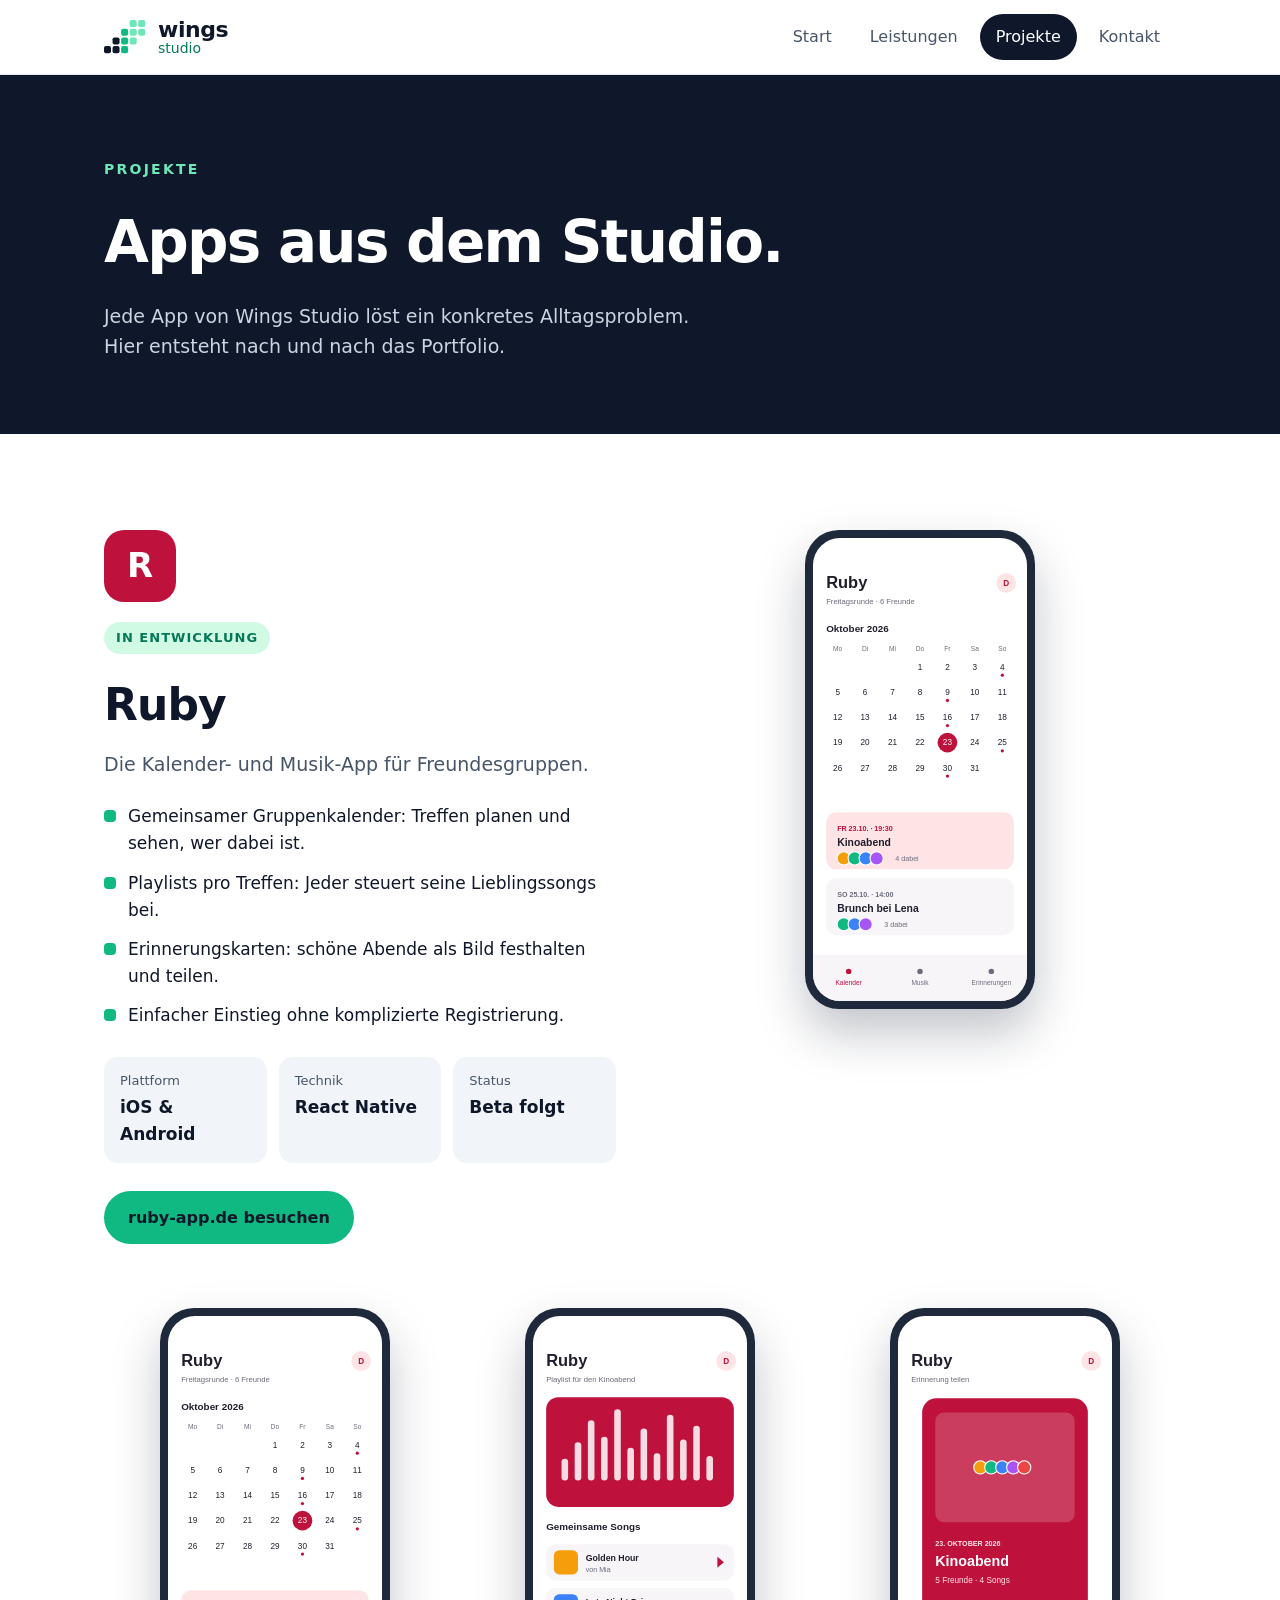
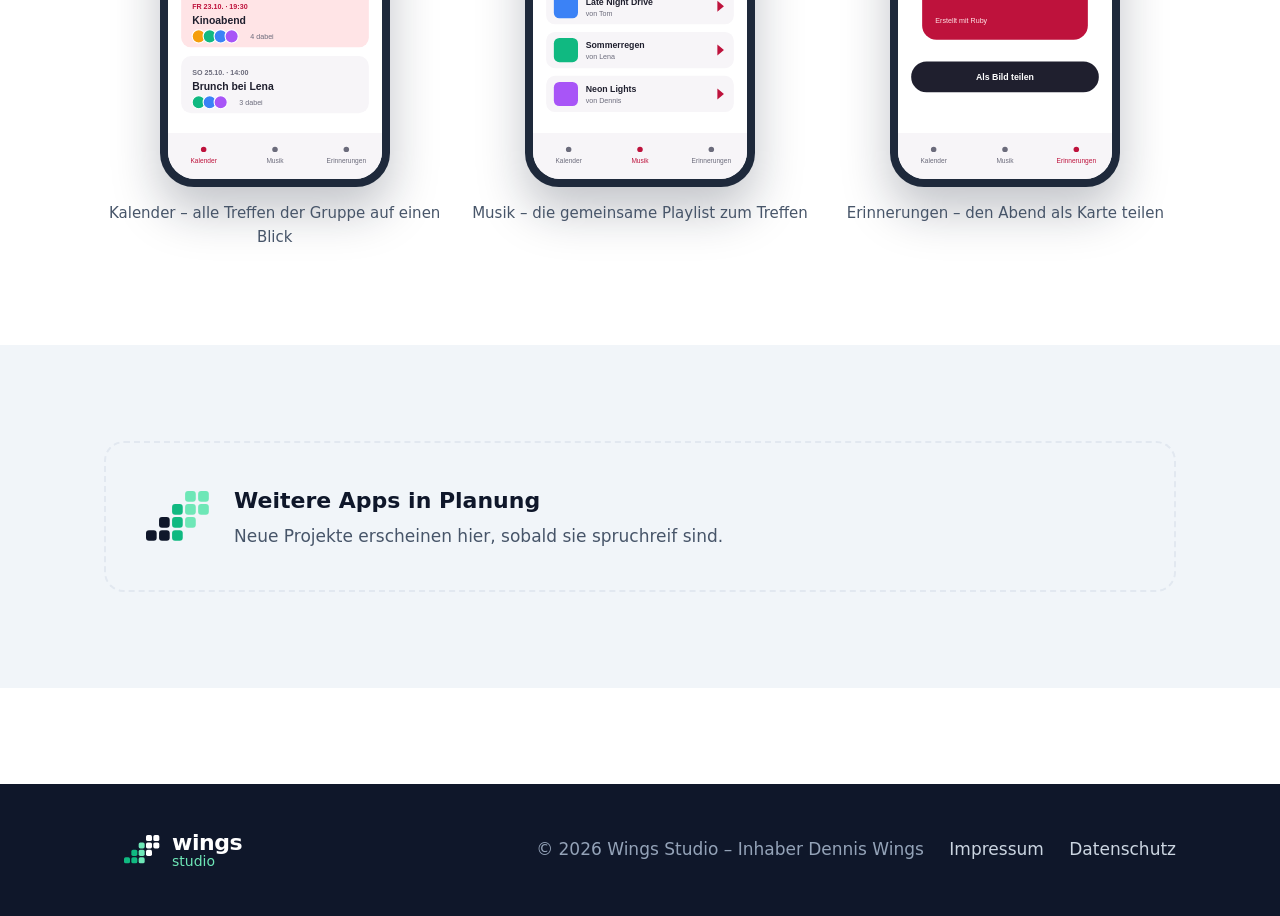
==== projekte.html @ b1a376ef "Add files via upload" ====
<!doctype html>
<html lang="de">
<head>
  <meta charset="utf-8">
  <meta name="viewport" content="width=device-width, initial-scale=1">
  <title>Projekte – Wings Studio</title>
  <meta name="description" content="Apps von Wings Studio: Ruby, die Kalender- und Musik-App für Freundesgruppen, und weitere Projekte.">
  <link rel="icon" href="assets/img/favicon.svg" type="image/svg+xml">
  <link rel="stylesheet" href="assets/css/style.css">
</head>
<body>

<header class="site-header">
  <div class="container">
    <a class="brand" href="index.html" aria-label="Wings Studio – Startseite">
      <img src="assets/img/logo.svg" alt="">
      <span class="brand-text"><strong>wings</strong><span>studio</span></span>
    </a>
    <nav class="nav" aria-label="Hauptnavigation">
      <a href="index.html">Start</a>
      <a href="index.html#leistungen">Leistungen</a>
      <a href="projekte.html" aria-current="page">Projekte</a>
      <a href="index.html#kontakt">Kontakt</a>
    </nav>
  </div>
</header>

<main>
  <section class="page-hero">
    <div class="container">
      <span class="eyebrow">Projekte</span>
      <h1>Apps aus dem Studio.</h1>
      <p>Jede App von Wings Studio löst ein konkretes Alltagsproblem. Hier entsteht nach und nach das Portfolio.</p>
    </div>
  </section>

  <section class="section">
    <div class="container">
      <div class="project">
        <div>
          <div class="project-logo" aria-hidden="true">R</div>
          <span class="tag" style="background: var(--minze-zart); color: var(--minze-dunkel)">In Entwicklung</span>
          <h2>Ruby</h2>
          <p class="lead">Die Kalender- und Musik-App für Freundesgruppen.</p>
          <ul class="facts">
            <li>Gemeinsamer Gruppenkalender: Treffen planen und sehen, wer dabei ist.</li>
            <li>Playlists pro Treffen: Jeder steuert seine Lieblingssongs bei.</li>
            <li>Erinnerungskarten: schöne Abende als Bild festhalten und teilen.</li>
            <li>Einfacher Einstieg ohne komplizierte Registrierung.</li>
          </ul>
          <dl class="meta">
            <div><dt>Plattform</dt><dd>iOS &amp; Android</dd></div>
            <div><dt>Technik</dt><dd>React Native</dd></div>
            <div><dt>Status</dt><dd>Beta folgt</dd></div>
          </dl>
          <a class="btn btn-primary" href="https://ruby-app.de">ruby-app.de besuchen</a>
        </div>
        <div class="feature-phones">
          <div class="phone"><img src="assets/img/ruby-kalender.svg" alt="Ruby: Gruppenkalender im Oktober mit markierten Treffen"></div>
        </div>
      </div>

      <div class="gallery">
        <figure>
          <div class="phone"><img src="assets/img/ruby-kalender.svg" alt="Ruby: Kalenderansicht der Freundesgruppe"></div>
          <figcaption>Kalender – alle Treffen der Gruppe auf einen Blick</figcaption>
        </figure>
        <figure>
          <div class="phone"><img src="assets/img/ruby-musik.svg" alt="Ruby: gemeinsame Playlist für einen Kinoabend"></div>
          <figcaption>Musik – die gemeinsame Playlist zum Treffen</figcaption>
        </figure>
        <figure>
          <div class="phone"><img src="assets/img/ruby-erinnerung.svg" alt="Ruby: Erinnerungskarte zum Teilen als Bild"></div>
          <figcaption>Erinnerungen – den Abend als Karte teilen</figcaption>
        </figure>
      </div>
    </div>
  </section>

  <section class="section section-alt">
    <div class="container">
      <div class="soon">
        <img src="assets/img/logo.svg" alt="" style="width: 64px">
        <div>
          <h3>Weitere Apps in Planung</h3>
          <p>Neue Projekte erscheinen hier, sobald sie spruchreif sind.</p>
        </div>
      </div>
    </div>
  </section>
</main>

<footer class="site-footer">
  <div class="container">
    <a class="brand" href="index.html" aria-label="Wings Studio – Startseite">
      <img src="assets/img/logo-hell.svg" alt="" style="width: 36px">
      <span class="brand-text"><strong>wings</strong><span>studio</span></span>
    </a>
    <div>
      <span>© 2026 Wings Studio – Inhaber Dennis Wings</span>
      <a href="impressum.html">Impressum</a>
      <a href="datenschutz.html">Datenschutz</a>
    </div>
  </div>
</footer>

</body>
</html>
---- assets/css/style.css ----
/* Wings Studio – Farbstil "Pixel-Flügel in Minze" */
:root {
  --graphit: #0F172A;
  --graphit-2: #1E293B;
  --minze: #10B981;
  --minze-dunkel: #047857;
  --hellminze: #6EE7B7;
  --minze-zart: #D1FAE5;
  --nebel: #F1F5F9;
  --linie: #E2E8F0;
  --text: #0F172A;
  --text-leise: #475569;
  --weiss: #FFFFFF;
  --radius: 20px;
  --max: 1120px;
}

* { box-sizing: border-box; }

html { scroll-behavior: smooth; }

body {
  margin: 0;
  font-family: 'Rubik', system-ui, -apple-system, 'Segoe UI', sans-serif;
  font-size: 17px;
  line-height: 1.6;
  color: var(--text);
  background: var(--weiss);
}

img { max-width: 100%; display: block; }

a { color: var(--minze-dunkel); }
a:hover { color: var(--graphit); }

.container { width: 100%; max-width: var(--max); margin: 0 auto; padding: 0 24px; }

/* ---------- Kopfzeile ---------- */
.site-header {
  position: sticky; top: 0; z-index: 10;
  background: rgba(255, 255, 255, 0.92);
  backdrop-filter: blur(10px);
  border-bottom: 1px solid var(--linie);
}
.site-header .container {
  display: flex; align-items: center; justify-content: space-between;
  gap: 16px; flex-wrap: wrap; padding-top: 14px; padding-bottom: 14px;
}
.brand { display: flex; align-items: center; gap: 12px; text-decoration: none; color: var(--graphit); }
.brand img { width: 42px; height: auto; }
.brand-text { display: flex; flex-direction: column; line-height: 1; }
.brand-text strong { font-size: 22px; font-weight: 700; letter-spacing: -0.02em; }
.brand-text span { font-size: 14px; color: var(--minze-dunkel); }

.nav { display: flex; gap: 6px; flex-wrap: wrap; }
.nav a {
  text-decoration: none; color: var(--text-leise); font-weight: 500;
  padding: 10px 16px; border-radius: 999px; font-size: 16px;
}
.nav a:hover { background: var(--nebel); color: var(--graphit); }
.nav a[aria-current="page"] { background: var(--graphit); color: var(--weiss); }

/* ---------- Buttons ---------- */
.btn {
  display: inline-flex; align-items: center; gap: 8px;
  padding: 14px 24px; border-radius: 999px; font-weight: 700;
  text-decoration: none; font-size: 16px; min-height: 48px;
}
.btn-primary { background: var(--minze); color: var(--graphit); }
.btn-primary:hover { background: var(--hellminze); color: var(--graphit); }
.btn-ghost { border: 2px solid rgba(255,255,255,0.35); color: var(--weiss); }
.btn-ghost:hover { border-color: var(--hellminze); color: var(--hellminze); }

/* ---------- Hero ---------- */
.hero { background: var(--graphit); color: var(--weiss); overflow: hidden; }
.hero .container {
  display: grid; grid-template-columns: minmax(0, 1.2fr) minmax(0, 1fr);
  gap: 48px; align-items: center; padding-top: 96px; padding-bottom: 96px;
}
.eyebrow {
  display: inline-block; font-size: 14px; font-weight: 700; letter-spacing: 0.16em;
  text-transform: uppercase; color: var(--hellminze); margin-bottom: 16px;
}
.hero h1 { font-size: clamp(38px, 6vw, 64px); line-height: 1.05; margin: 0 0 20px; letter-spacing: -0.03em; }
.hero h1 em { font-style: normal; color: var(--minze); }
.hero p { font-size: 19px; color: #CBD5E1; max-width: 520px; margin: 0 0 32px; }
.hero-actions { display: flex; gap: 12px; flex-wrap: wrap; }

.pixel-grid {
  display: grid; grid-template-columns: repeat(5, 1fr); gap: 14px;
  max-width: 380px; margin-left: auto; width: 100%;
}
.pixel-grid span { aspect-ratio: 1; border-radius: 22%; }
.pixel-grid .p0 { background: transparent; }
.pixel-grid .p1 { background: var(--weiss); }
.pixel-grid .p2 { background: var(--hellminze); }
.pixel-grid .p3 { background: var(--minze); }

/* ---------- Abschnitte ---------- */
.section { padding: 96px 0; }
.section-alt { background: var(--nebel); }
.section-head { max-width: 640px; margin-bottom: 48px; }
.section-head h2 { font-size: clamp(30px, 4vw, 42px); line-height: 1.15; margin: 0 0 12px; letter-spacing: -0.02em; }
.section-head p { margin: 0; color: var(--text-leise); font-size: 18px; }

.cards { display: grid; grid-template-columns: repeat(4, minmax(0, 1fr)); gap: 20px; }
.card {
  background: var(--weiss); border: 1px solid var(--linie); border-radius: var(--radius);
  padding: 28px;
}
.card h3 { margin: 16px 0 8px; font-size: 20px; }
.card p { margin: 0; color: var(--text-leise); font-size: 16px; }
.icon {
  width: 48px; height: 48px; border-radius: 14px; background: var(--minze-zart);
  display: flex; align-items: center; justify-content: center; color: var(--minze-dunkel);
}
.icon svg { width: 24px; height: 24px; }

.steps { list-style: none; padding: 0; margin: 0; display: grid; grid-template-columns: repeat(4, minmax(0, 1fr)); gap: 20px; counter-reset: step; }
.steps li { counter-increment: step; padding-top: 20px; border-top: 3px solid var(--graphit); }
.steps li::before { content: "0" counter(step); font-weight: 700; color: var(--minze-dunkel); font-size: 15px; }
.steps h3 { margin: 6px 0 6px; font-size: 20px; }
.steps p { margin: 0; color: var(--text-leise); font-size: 16px; }

.tech { display: flex; flex-wrap: wrap; gap: 10px; margin-top: 40px; }
.tech span {
  background: var(--weiss); border: 1px solid var(--linie); border-radius: 999px;
  padding: 8px 16px; font-size: 15px; font-weight: 500;
}

/* ---------- Projekt-Teaser ---------- */
.feature {
  display: grid; grid-template-columns: minmax(0, 1fr) minmax(0, 1fr); gap: 48px; align-items: center;
  background: var(--graphit); color: var(--weiss); border-radius: 28px; padding: 56px;
}
.feature h3 { font-size: clamp(30px, 4vw, 40px); margin: 0 0 12px; letter-spacing: -0.02em; }
.feature p { color: #CBD5E1; margin: 0 0 28px; }
.tag {
  display: inline-block; font-size: 13px; font-weight: 700; letter-spacing: 0.08em;
  background: rgba(110, 231, 183, 0.15); color: var(--hellminze);
  padding: 6px 12px; border-radius: 999px; margin-bottom: 16px; text-transform: uppercase;
}
.feature-phones { display: flex; gap: 16px; justify-content: center; align-items: flex-start; }
.feature-phones .phone:nth-child(2) { margin-top: 40px; }

/* ---------- Handy-Rahmen ---------- */
.phone {
  width: 100%; max-width: 230px; border-radius: 34px; padding: 8px;
  background: var(--graphit-2); box-shadow: 0 24px 48px rgba(15, 23, 42, 0.25);
}
.phone img { border-radius: 27px; width: 100%; height: auto; }

/* ---------- Über ---------- */
.about { display: grid; grid-template-columns: minmax(0, 1fr) minmax(0, 1.4fr); gap: 48px; align-items: center; }
.about-badge {
  aspect-ratio: 1; max-width: 320px; width: 100%; border-radius: 32px; background: var(--graphit);
  display: flex; align-items: center; justify-content: center; padding: 64px;
}
.about h2 { font-size: clamp(30px, 4vw, 42px); margin: 0 0 16px; letter-spacing: -0.02em; }
.about p { color: var(--text-leise); margin: 0 0 16px; }

/* ---------- Kontakt ---------- */
.contact {
  background: var(--minze); border-radius: 28px; padding: 56px; color: var(--graphit);
  display: flex; justify-content: space-between; align-items: center; gap: 32px; flex-wrap: wrap;
}
.contact h2 { margin: 0 0 8px; font-size: clamp(28px, 4vw, 40px); letter-spacing: -0.02em; }
.contact p { margin: 0; font-size: 18px; }
.contact .btn { background: var(--graphit); color: var(--weiss); }
.contact .btn:hover { background: var(--graphit-2); color: var(--hellminze); }

/* ---------- Projektseite ---------- */
.page-hero { background: var(--graphit); color: var(--weiss); padding: 80px 0 72px; }
.page-hero h1 { font-size: clamp(38px, 6vw, 58px); margin: 0 0 12px; letter-spacing: -0.03em; }
.page-hero p { color: #CBD5E1; font-size: 19px; margin: 0; max-width: 620px; }

.project { display: grid; grid-template-columns: minmax(0, 1fr) minmax(0, 1fr); gap: 48px; align-items: start; }
.project-logo {
  width: 72px; height: 72px; border-radius: 20px; background: #BE123C; color: var(--weiss);
  display: flex; align-items: center; justify-content: center; font-size: 34px; font-weight: 700; margin-bottom: 20px;
}
.project h2 { font-size: clamp(32px, 4vw, 44px); margin: 0 0 8px; letter-spacing: -0.02em; }
.project .lead { font-size: 19px; color: var(--text-leise); margin: 0 0 24px; }
.facts { list-style: none; padding: 0; margin: 0 0 28px; display: grid; gap: 12px; }
.facts li { display: flex; gap: 12px; align-items: flex-start; }
.facts li::before {
  content: ""; flex: 0 0 12px; height: 12px; margin-top: 7px; border-radius: 4px; background: var(--minze);
}
.meta { display: grid; grid-template-columns: repeat(3, minmax(0, 1fr)); gap: 12px; margin-bottom: 28px; }
.meta div { background: var(--nebel); border-radius: 14px; padding: 14px 16px; }
.meta dt { font-size: 13px; color: var(--text-leise); }
.meta dd { margin: 2px 0 0; font-weight: 700; }

.gallery { display: grid; grid-template-columns: repeat(3, minmax(0, 1fr)); gap: 24px; margin-top: 64px; }
.gallery figure { margin: 0; display: flex; flex-direction: column; align-items: center; gap: 14px; }
.gallery figcaption { font-size: 15px; color: var(--text-leise); text-align: center; }

.soon {
  border: 2px dashed var(--linie); border-radius: var(--radius); padding: 40px;
  display: flex; gap: 24px; align-items: center; flex-wrap: wrap;
}
.soon h3 { margin: 0 0 4px; font-size: 22px; }
.soon p { margin: 0; color: var(--text-leise); }

/* ---------- Rechtliches ---------- */
.legal { max-width: 760px; }
.legal h1 { font-size: clamp(34px, 5vw, 48px); letter-spacing: -0.02em; margin: 0 0 24px; }
.legal h2 { font-size: 22px; margin: 36px 0 8px; }
.legal p, .legal li { color: var(--text-leise); }
.hint { background: var(--minze-zart); border-radius: 14px; padding: 16px 20px; color: var(--graphit); }

/* ---------- Fußzeile ---------- */
.site-footer { background: var(--graphit); color: #94A3B8; padding: 48px 0; margin-top: 96px; }
.site-footer .container { display: flex; justify-content: space-between; gap: 24px; flex-wrap: wrap; align-items: center; }
.site-footer a { color: #CBD5E1; text-decoration: none; margin-left: 20px; }
.site-footer a:hover { color: var(--hellminze); }
.site-footer .brand { color: var(--weiss); }
.site-footer .brand-text span { color: var(--hellminze); }

/* ---------- Mobil ---------- */
@media (max-width: 900px) {
  .hero .container, .feature, .about, .project { grid-template-columns: 1fr; }
  .pixel-grid { margin: 0; max-width: 260px; }
  .cards, .steps { grid-template-columns: repeat(2, minmax(0, 1fr)); }
  .feature, .contact { padding: 36px 24px; }
  .gallery { grid-template-columns: 1fr; }
}
@media (max-width: 560px) {
  body { font-size: 16px; }
  .cards, .steps, .meta { grid-template-columns: 1fr; }
  .section { padding: 72px 0; }
  .hero .container { padding-top: 64px; padding-bottom: 64px; }
  .nav a { padding: 8px 12px; font-size: 15px; }
  .feature-phones .phone:nth-child(2) { margin-top: 0; }
  .site-footer a { margin: 0 16px 0 0; }
}
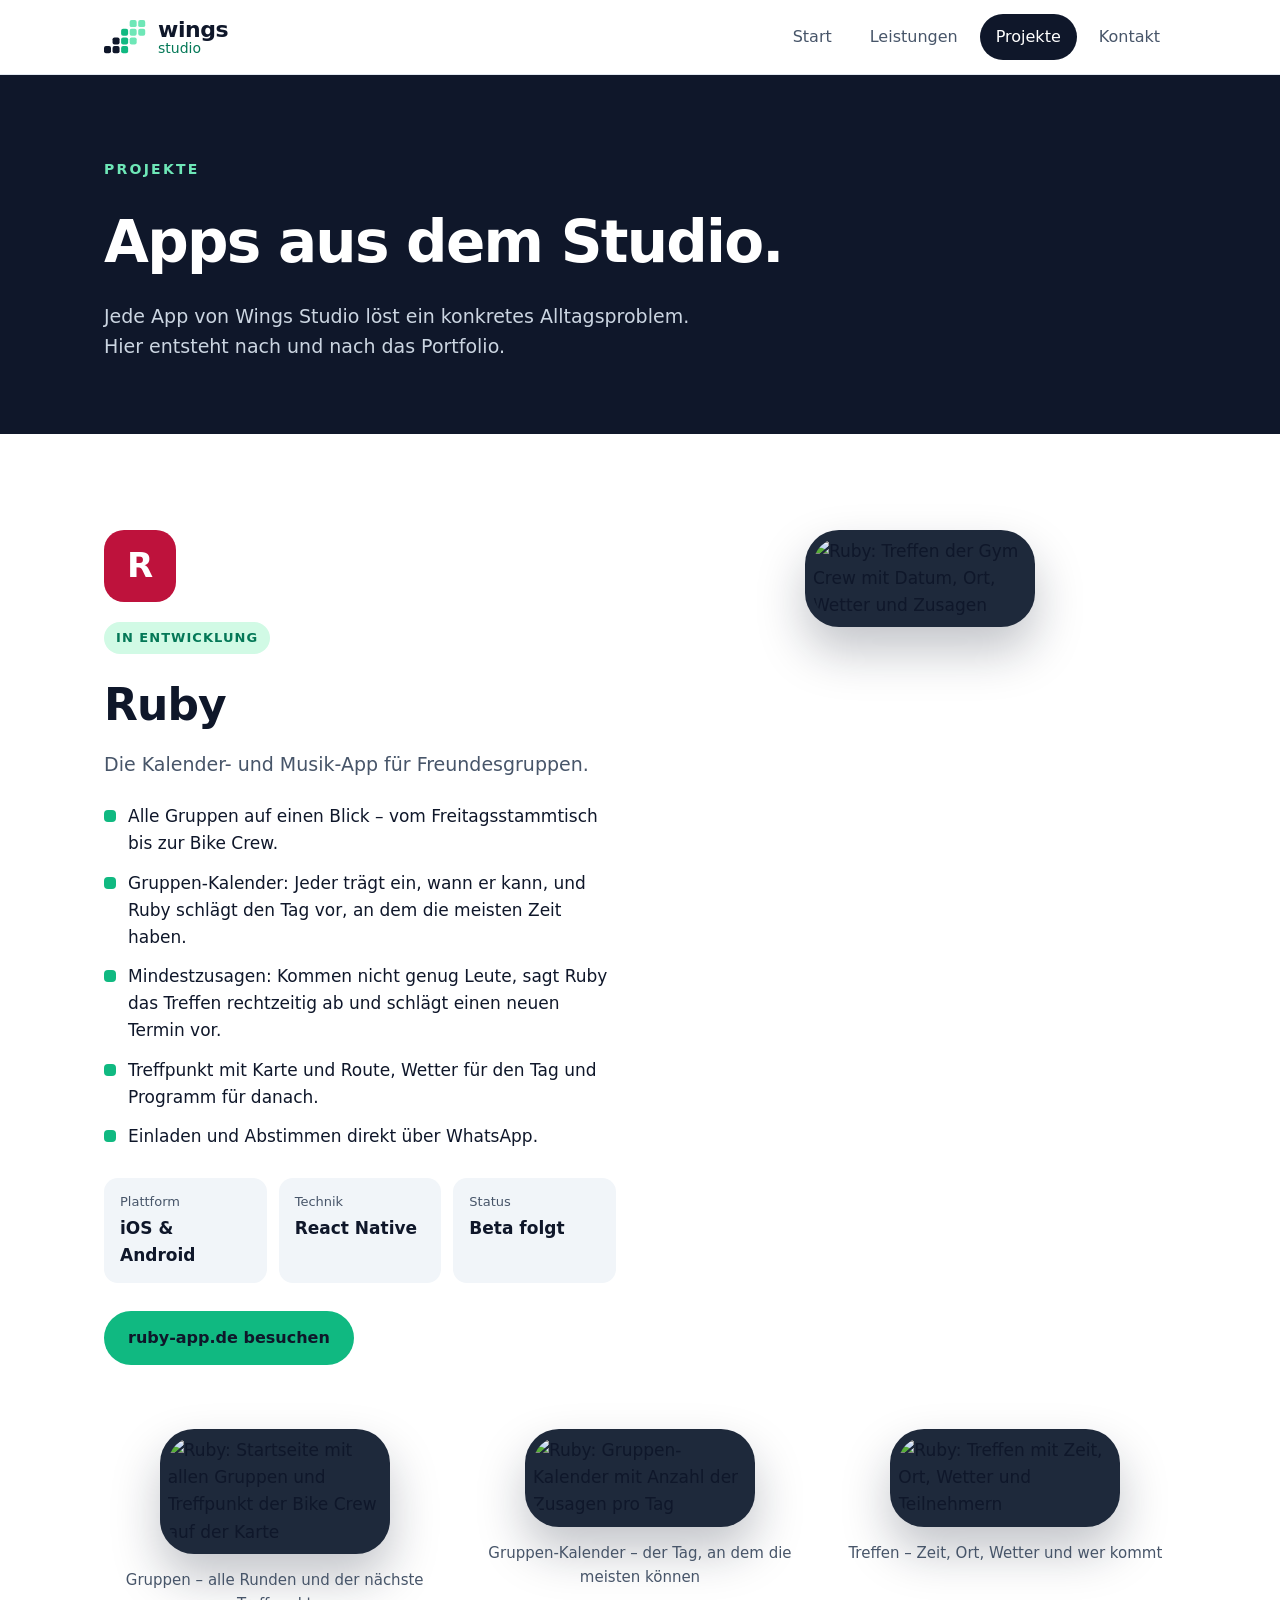
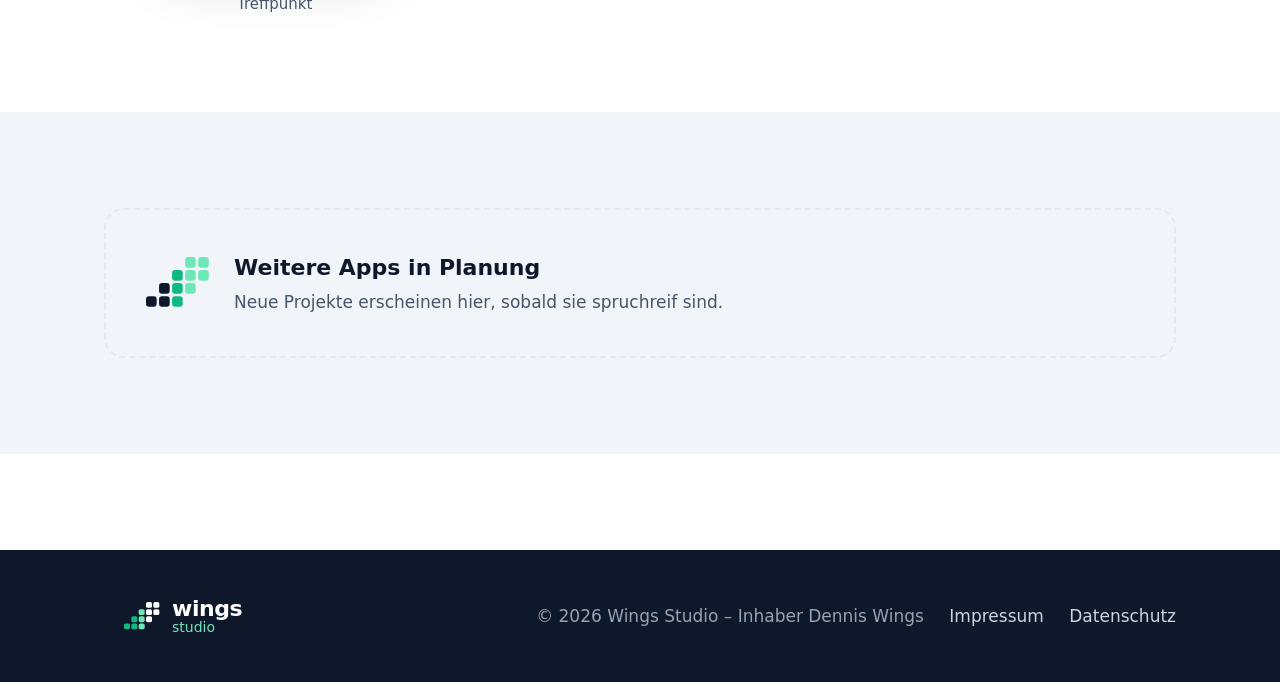
==== commit fcc7913d: "Add files via upload" ====
--- a/projekte.html
+++ b/projekte.html
@@ -43,10 +43,11 @@
           <h2>Ruby</h2>
           <p class="lead">Die Kalender- und Musik-App für Freundesgruppen.</p>
           <ul class="facts">
-            <li>Gemeinsamer Gruppenkalender: Treffen planen und sehen, wer dabei ist.</li>
-            <li>Playlists pro Treffen: Jeder steuert seine Lieblingssongs bei.</li>
-            <li>Erinnerungskarten: schöne Abende als Bild festhalten und teilen.</li>
-            <li>Einfacher Einstieg ohne komplizierte Registrierung.</li>
+            <li>Alle Gruppen auf einen Blick – vom Freitagsstammtisch bis zur Bike Crew.</li>
+            <li>Gruppen-Kalender: Jeder trägt ein, wann er kann, und Ruby schlägt den Tag vor, an dem die meisten Zeit haben.</li>
+            <li>Mindestzusagen: Kommen nicht genug Leute, sagt Ruby das Treffen rechtzeitig ab und schlägt einen neuen Termin vor.</li>
+            <li>Treffpunkt mit Karte und Route, Wetter für den Tag und Programm für danach.</li>
+            <li>Einladen und Abstimmen direkt über WhatsApp.</li>
           </ul>
           <dl class="meta">
             <div><dt>Plattform</dt><dd>iOS &amp; Android</dd></div>
@@ -56,22 +57,22 @@
           <a class="btn btn-primary" href="https://ruby-app.de">ruby-app.de besuchen</a>
         </div>
         <div class="feature-phones">
-          <div class="phone"><img src="assets/img/ruby-kalender.svg" alt="Ruby: Gruppenkalender im Oktober mit markierten Treffen"></div>
+          <div class="phone"><img src="assets/img/ruby-treffen.jpg" alt="Ruby: Treffen der Gym Crew mit Datum, Ort, Wetter und Zusagen" loading="lazy"></div>
         </div>
       </div>
 
       <div class="gallery">
         <figure>
-          <div class="phone"><img src="assets/img/ruby-kalender.svg" alt="Ruby: Kalenderansicht der Freundesgruppe"></div>
-          <figcaption>Kalender – alle Treffen der Gruppe auf einen Blick</figcaption>
+          <div class="phone"><img src="assets/img/ruby-gruppen.jpg" alt="Ruby: Startseite mit allen Gruppen und Treffpunkt der Bike Crew auf der Karte" loading="lazy"></div>
+          <figcaption>Gruppen – alle Runden und der nächste Treffpunkt</figcaption>
         </figure>
         <figure>
-          <div class="phone"><img src="assets/img/ruby-musik.svg" alt="Ruby: gemeinsame Playlist für einen Kinoabend"></div>
-          <figcaption>Musik – die gemeinsame Playlist zum Treffen</figcaption>
+          <div class="phone"><img src="assets/img/ruby-kalender.jpg" alt="Ruby: Gruppen-Kalender mit Anzahl der Zusagen pro Tag" loading="lazy"></div>
+          <figcaption>Gruppen-Kalender – der Tag, an dem die meisten können</figcaption>
         </figure>
         <figure>
-          <div class="phone"><img src="assets/img/ruby-erinnerung.svg" alt="Ruby: Erinnerungskarte zum Teilen als Bild"></div>
-          <figcaption>Erinnerungen – den Abend als Karte teilen</figcaption>
+          <div class="phone"><img src="assets/img/ruby-treffen.jpg" alt="Ruby: Treffen mit Zeit, Ort, Wetter und Teilnehmern" loading="lazy"></div>
+          <figcaption>Treffen – Zeit, Ort, Wetter und wer kommt</figcaption>
         </figure>
       </div>
     </div>
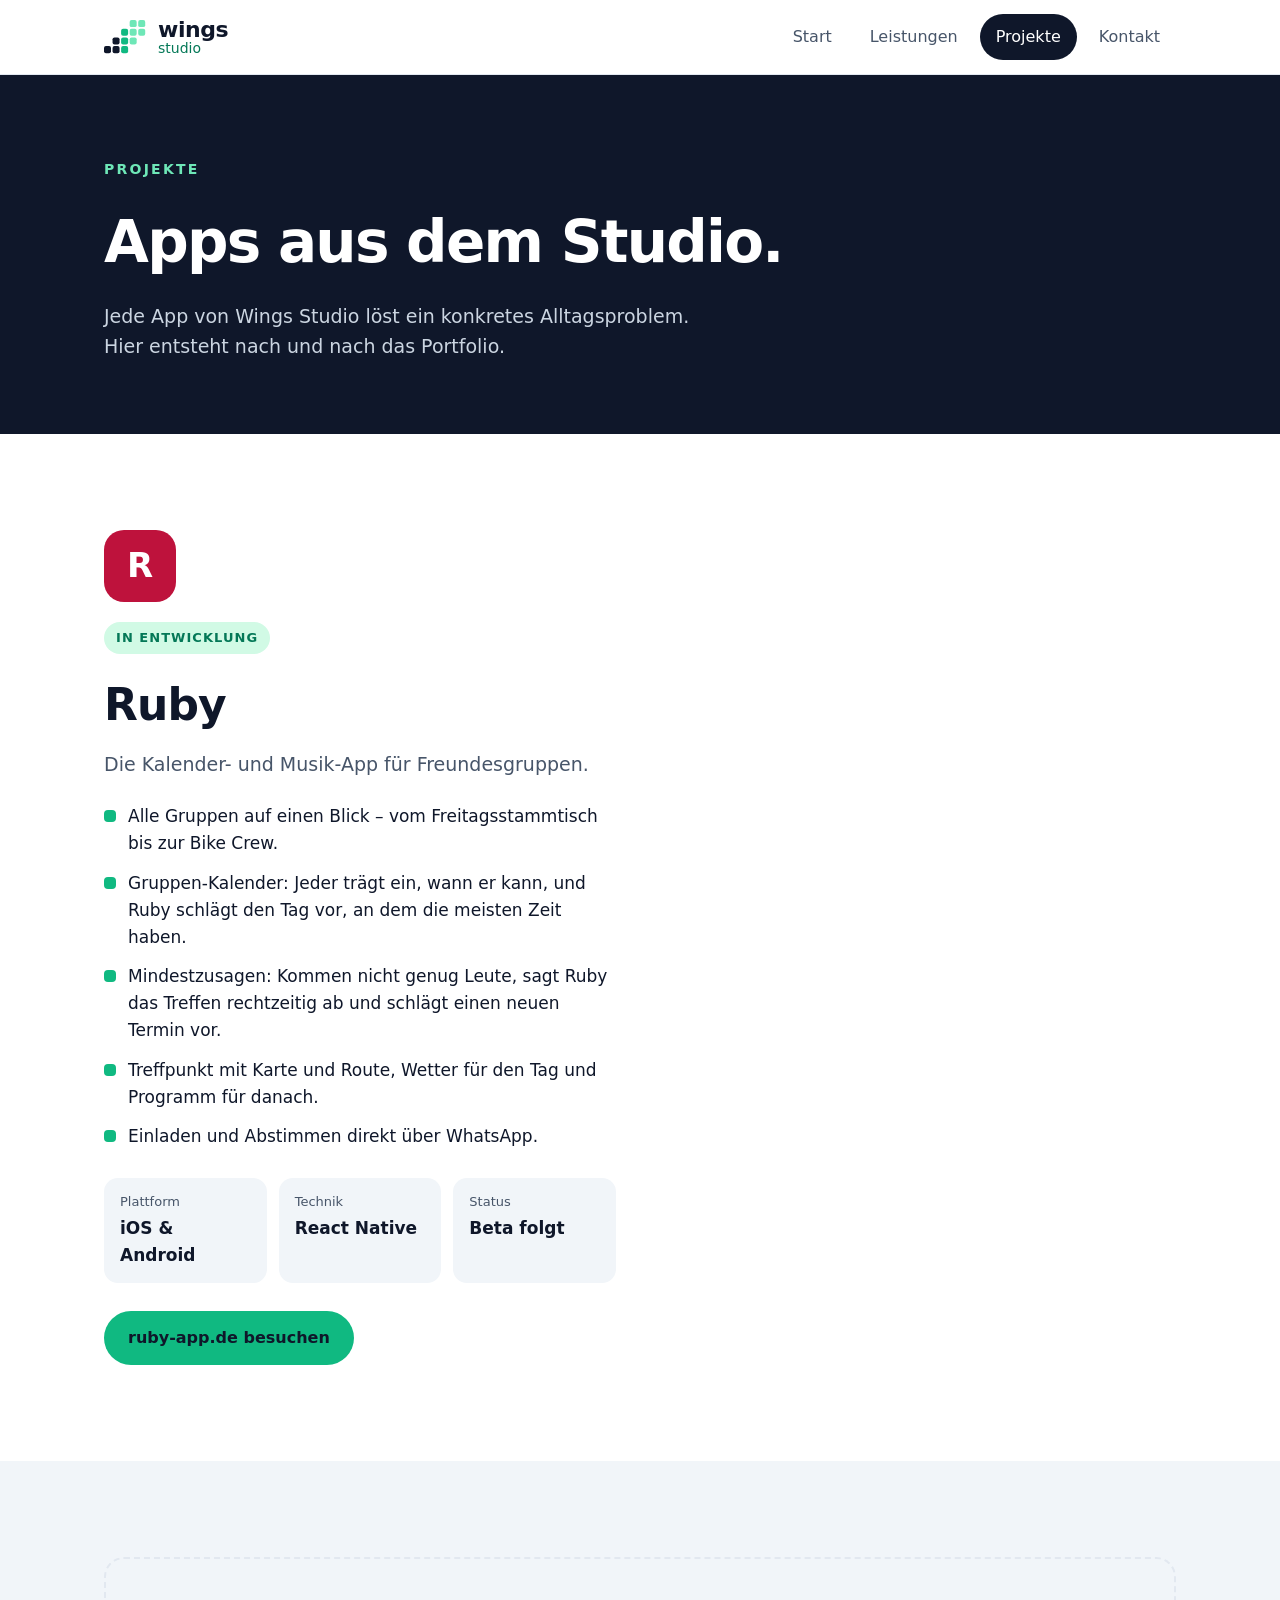
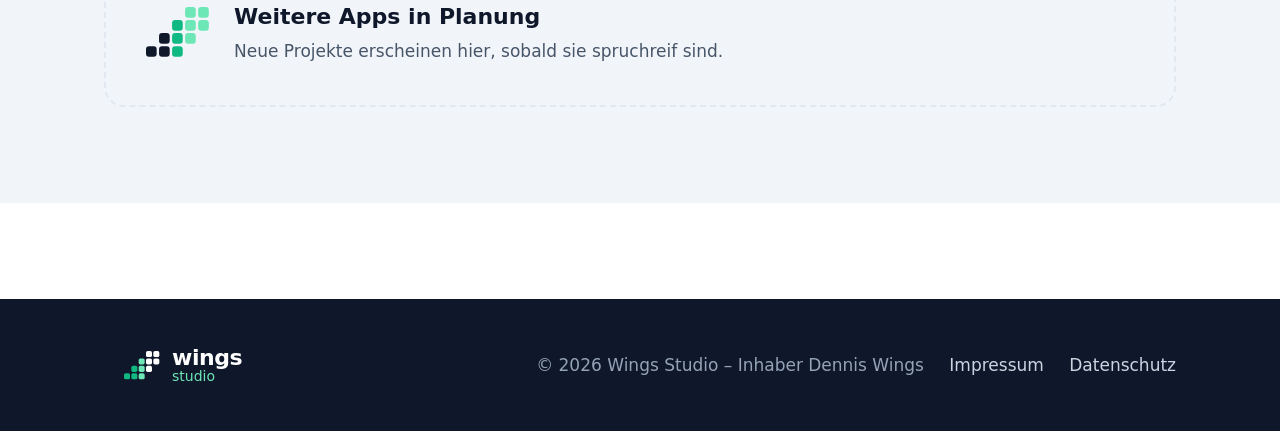
==== commit 5224ad99: "Add files via upload" ====
--- a/projekte.html
+++ b/projekte.html
@@ -36,7 +36,7 @@
 
   <section class="section">
     <div class="container">
-      <div class="project">
+      <div class="project project-text">
         <div>
           <div class="project-logo" aria-hidden="true">R</div>
           <span class="tag" style="background: var(--minze-zart); color: var(--minze-dunkel)">In Entwicklung</span>
@@ -56,25 +56,9 @@
           </dl>
           <a class="btn btn-primary" href="https://ruby-app.de">ruby-app.de besuchen</a>
         </div>
-        <div class="feature-phones">
-          <div class="phone"><img src="assets/img/ruby-treffen.jpg" alt="Ruby: Treffen der Gym Crew mit Datum, Ort, Wetter und Zusagen" loading="lazy"></div>
-        </div>
+
       </div>
 
-      <div class="gallery">
-        <figure>
-          <div class="phone"><img src="assets/img/ruby-gruppen.jpg" alt="Ruby: Startseite mit allen Gruppen und Treffpunkt der Bike Crew auf der Karte" loading="lazy"></div>
-          <figcaption>Gruppen – alle Runden und der nächste Treffpunkt</figcaption>
-        </figure>
-        <figure>
-          <div class="phone"><img src="assets/img/ruby-kalender.jpg" alt="Ruby: Gruppen-Kalender mit Anzahl der Zusagen pro Tag" loading="lazy"></div>
-          <figcaption>Gruppen-Kalender – der Tag, an dem die meisten können</figcaption>
-        </figure>
-        <figure>
-          <div class="phone"><img src="assets/img/ruby-treffen.jpg" alt="Ruby: Treffen mit Zeit, Ort, Wetter und Teilnehmern" loading="lazy"></div>
-          <figcaption>Treffen – Zeit, Ort, Wetter und wer kommt</figcaption>
-        </figure>
-      </div>
     </div>
   </section>
 
